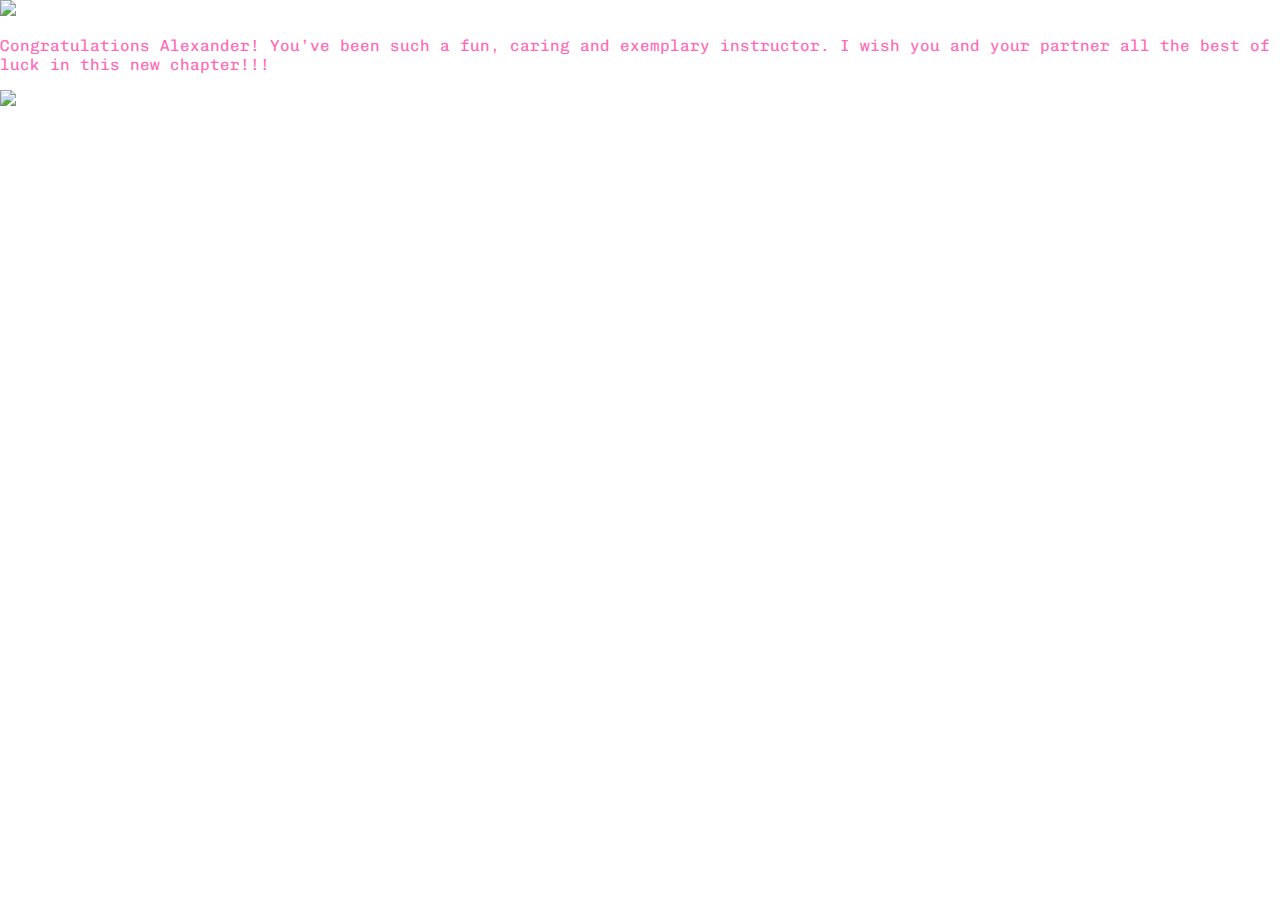
==== paper.html @ c2638567 "upload from glitch" ====
<!DOCTYPE html>
<html lang="en">
  <head>
    <link rel="stylesheet" type="text/css" href="style.css">
  </head>
  <body>
    <main id="box">
      <div class="thing">
        <img src="https://cdn.glitch.global/b0514607-b053-4870-a464-7b7dc30afe59/AnnaPragman.jpeg?v=1681416341324">
        <p>Congratulations Alexander! You’ve been such a fun, caring and exemplary instructor. I wish you and your partner all the best of luck in this new chapter!!!</p>
      </div>
      <div class="thing">
        <img src="https://cdn.glitch.global/b0514607-b053-4870-a464-7b7dc30afe59/Apurv.jpg?v=1681416341741"/>
        <p></p>
      </div>
    </main>
  </body>
  <script src="ahh.js"></script>
</html>
---- style.css ----
@import url('https://fonts.googleapis.com/css2?family=Chivo+Mono:ital,wght@0,100;0,200;0,300;0,400;0,500;0,600;0,700;0,800;0,900;1,100;1,200;1,300;1,400;1,500;1,600;1,700;1,800;1,900&display=swap');
html, body {
  margin: 0;
  padding: 0;
  font-family: "Chivo Mono";
/*   background-color: hotpink; */
/*   background-image: url("https://external-content.duckduckgo.com/iu/?u=https%3A%2F%2Fthumbs.dreamstime.com%2Fb%2Fseamless-pink-checkered-fabric-pattern-background-texture-seamless-pink-checkered-fabric-pattern-background-texture-wallpaper-115251562.jpg&f=1&nofb=1&ipt=36242747923a85e5bda64800dfffe12b33d372138a8cad3450fb3e25143fc4f4&ipo=images"); */
  color: hotpink;
}
canvas {
  display: block;
  margin: 10vh auto;
}
#message{
  top:20px;
  left:20px;
}
header{
  width: max-content;
  margin: 10px auto;
  padding: 5px;
  background-color: white;
}
h1{
  font-size: 3rem;
  padding: 0;
  margin: 0;
}
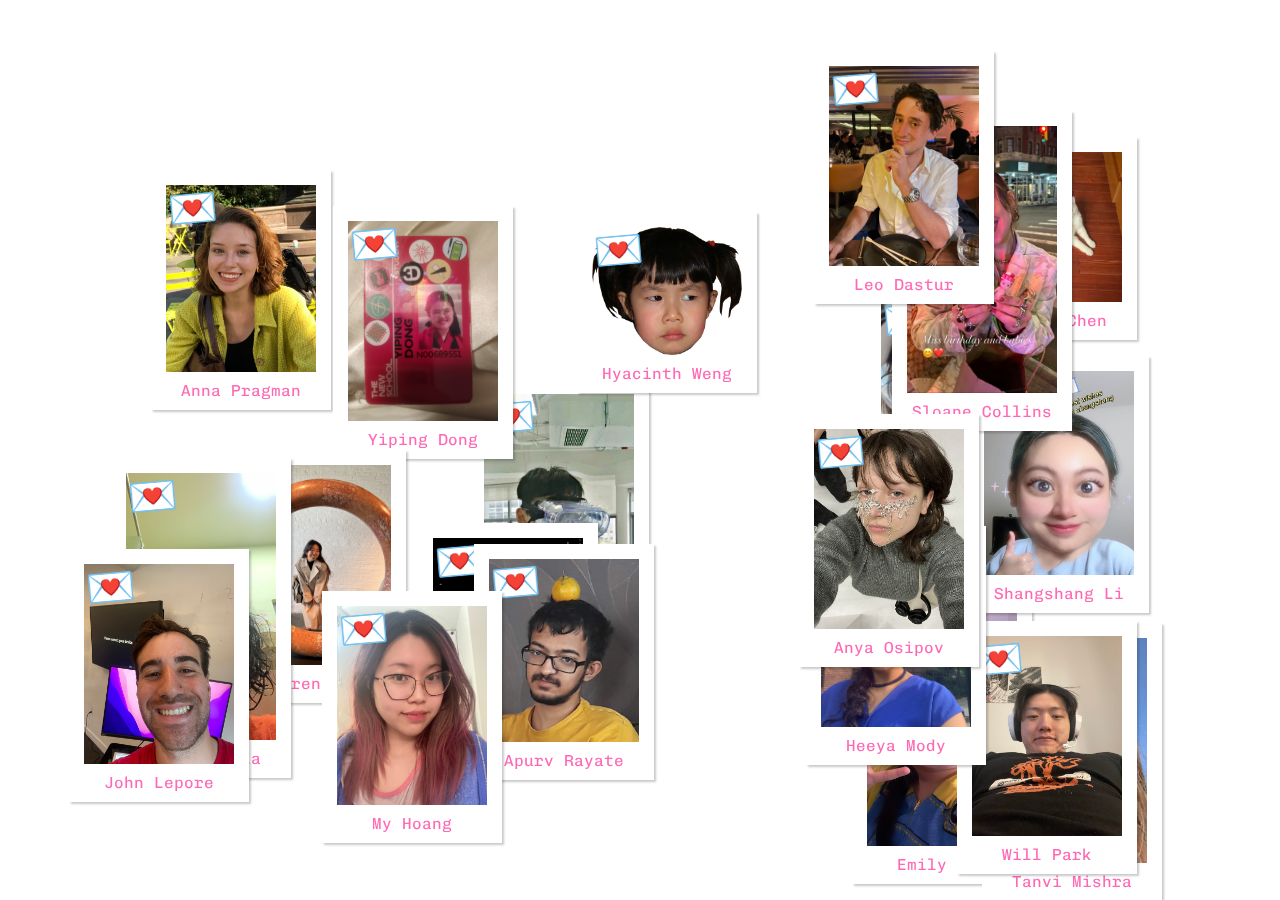
==== commit ea1e9a4d: "added pictures + messages" ====
--- a/paper.html
+++ b/paper.html
@@ -5,14 +5,6 @@
   </head>
   <body>
     <main id="box">
-      <div class="thing">
-        <img src="https://cdn.glitch.global/b0514607-b053-4870-a464-7b7dc30afe59/AnnaPragman.jpeg?v=1681416341324">
-        <p>Congratulations Alexander! You’ve been such a fun, caring and exemplary instructor. I wish you and your partner all the best of luck in this new chapter!!!</p>
-      </div>
-      <div class="thing">
-        <img src="https://cdn.glitch.global/b0514607-b053-4870-a464-7b7dc30afe59/Apurv.jpg?v=1681416341741"/>
-        <p></p>
-      </div>
     </main>
   </body>
   <script src="ahh.js"></script>
--- a/style.css
+++ b/style.css
@@ -6,6 +6,11 @@
 /*   background-color: hotpink; */
 /*   background-image: url("https://external-content.duckduckgo.com/iu/?u=https%3A%2F%2Fthumbs.dreamstime.com%2Fb%2Fseamless-pink-checkered-fabric-pattern-background-texture-seamless-pink-checkered-fabric-pattern-background-texture-wallpaper-115251562.jpg&f=1&nofb=1&ipt=36242747923a85e5bda64800dfffe12b33d372138a8cad3450fb3e25143fc4f4&ipo=images"); */
   color: hotpink;
+}
+*{
+  box-sizing: border-box;
+  margin: 0;
+  padding: 0;
 }
 canvas {
   display: block;
@@ -16,7 +21,7 @@
   left:20px;
 }
 header{
-  width: max-content;
+  /* width: max-content; */
   margin: 10px auto;
   padding: 5px;
   background-color: white;
@@ -25,4 +30,58 @@
   font-size: 3rem;
   padding: 0;
   margin: 0;
+}
+#box{
+  width: 100vw;
+  height: 100vh;
+  background-image: url("https://external-content.duckduckgo.com/iu/?u=https%3A%2F%2Fthumbs.dreamstime.com%2Fb%2Fseamless-pink-checkered-fabric-pattern-background-texture-seamless-pink-checkered-fabric-pattern-background-texture-wallpaper-115251562.jpg&f=1&nofb=1&ipt=36242747923a85e5bda64800dfffe12b33d372138a8cad3450fb3e25143fc4f4&ipo=images");
+}
+.item{
+  position: fixed;
+  display: flex;
+  /* outline: 1px solid red; */
+  width: max-content;
+}
+.item figure{
+  /* width: 100px; */
+  background-color: white;
+  /* padding: 10px; */
+  height: min-content;
+  box-shadow: 2px 2px 2px rgba(38,38,38,0.25);
+}
+.item figure button{
+  position: absolute;
+  font-size: 2.5rem;
+  top: 15px;
+  left: 15px;
+  color: hotpink;
+  background-color: rgba(0,0,0,0);
+  padding: 0px 2px;
+  border: none;
+  border-radius: 2px;
+  transform: rotate(-5deg);
+}
+.item figure button:hover{
+  background-color: hotpink;
+}
+.item figure img{
+  width: 150px;
+  margin: 15px 15px 5px 15px;
+}
+.item figure figcaption{
+  text-align: center;
+  margin-bottom: 10px;
+  width: 100%;
+}
+p{
+  padding: 10px;
+}
+.item p{
+  width: 0px;
+  background-color: white;
+  /* height: min-content; */
+  height: 0px;
+  visibility: hidden;
+  overflow: hidden;
+  box-shadow: 2px 2px 2px rgba(38,38,38,0.25);
 }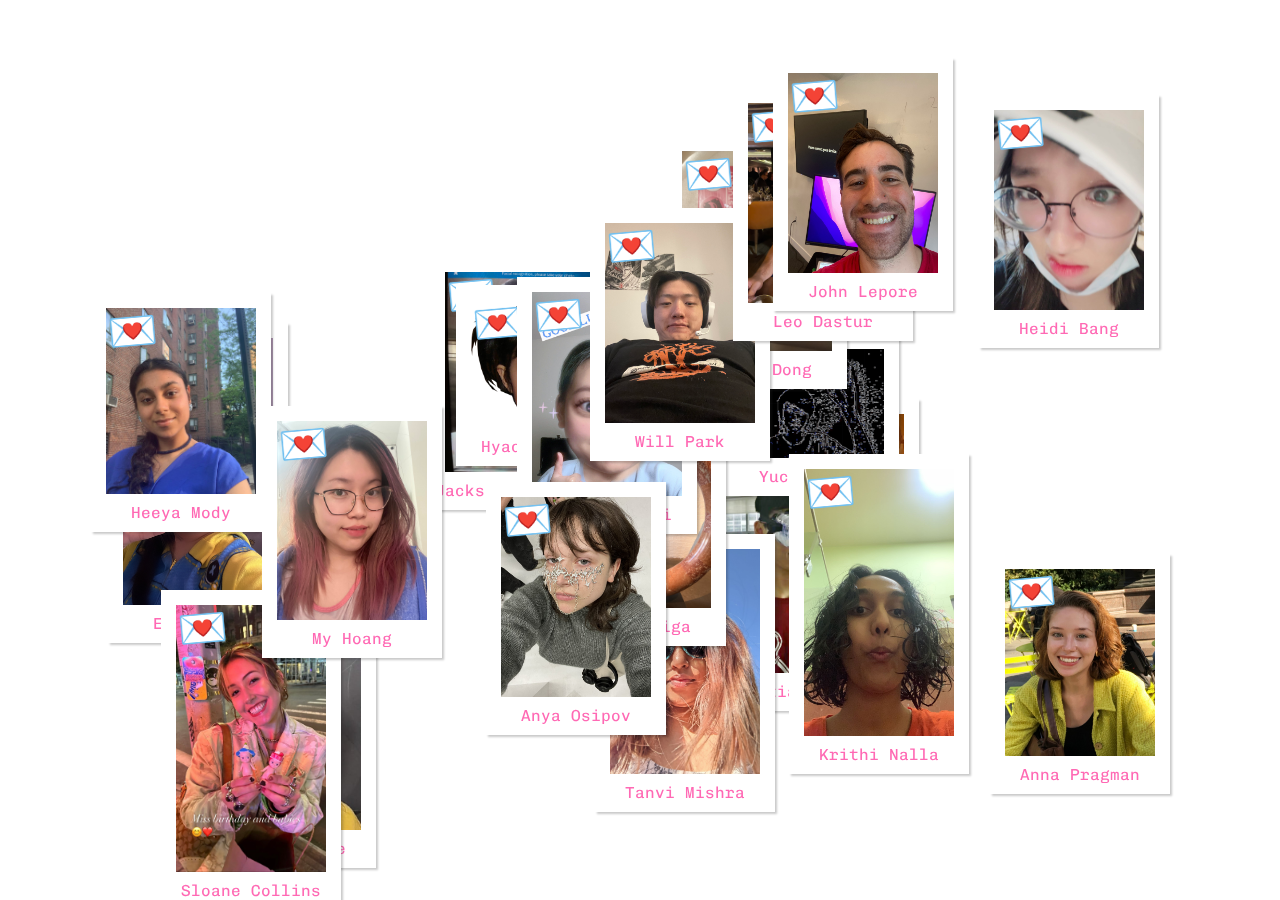
==== commit 9aa614e5: "assets updated" ====
--- a/paper.html
+++ b/paper.html
@@ -9,3 +9,4 @@
   </body>
   <script src="ahh.js"></script>
 </html>
+
--- a/style.css
+++ b/style.css
@@ -49,6 +49,9 @@
   height: min-content;
   box-shadow: 2px 2px 2px rgba(38,38,38,0.25);
 }
+.item figure:hover{
+  cursor: move;
+}
 .item figure button{
   position: absolute;
   font-size: 2.5rem;
@@ -63,6 +66,8 @@
 }
 .item figure button:hover{
   background-color: hotpink;
+  cursor: pointer;
+  z-index: 2;
 }
 .item figure img{
   width: 150px;
@@ -84,4 +89,12 @@
   visibility: hidden;
   overflow: hidden;
   box-shadow: 2px 2px 2px rgba(38,38,38,0.25);
+}
+a:link, a:visited{
+  color: hotpink;
+  text-decoration-line: 1px solid underline;
+}
+
+a:hover{
+  text-decoration-style: wavy;
 }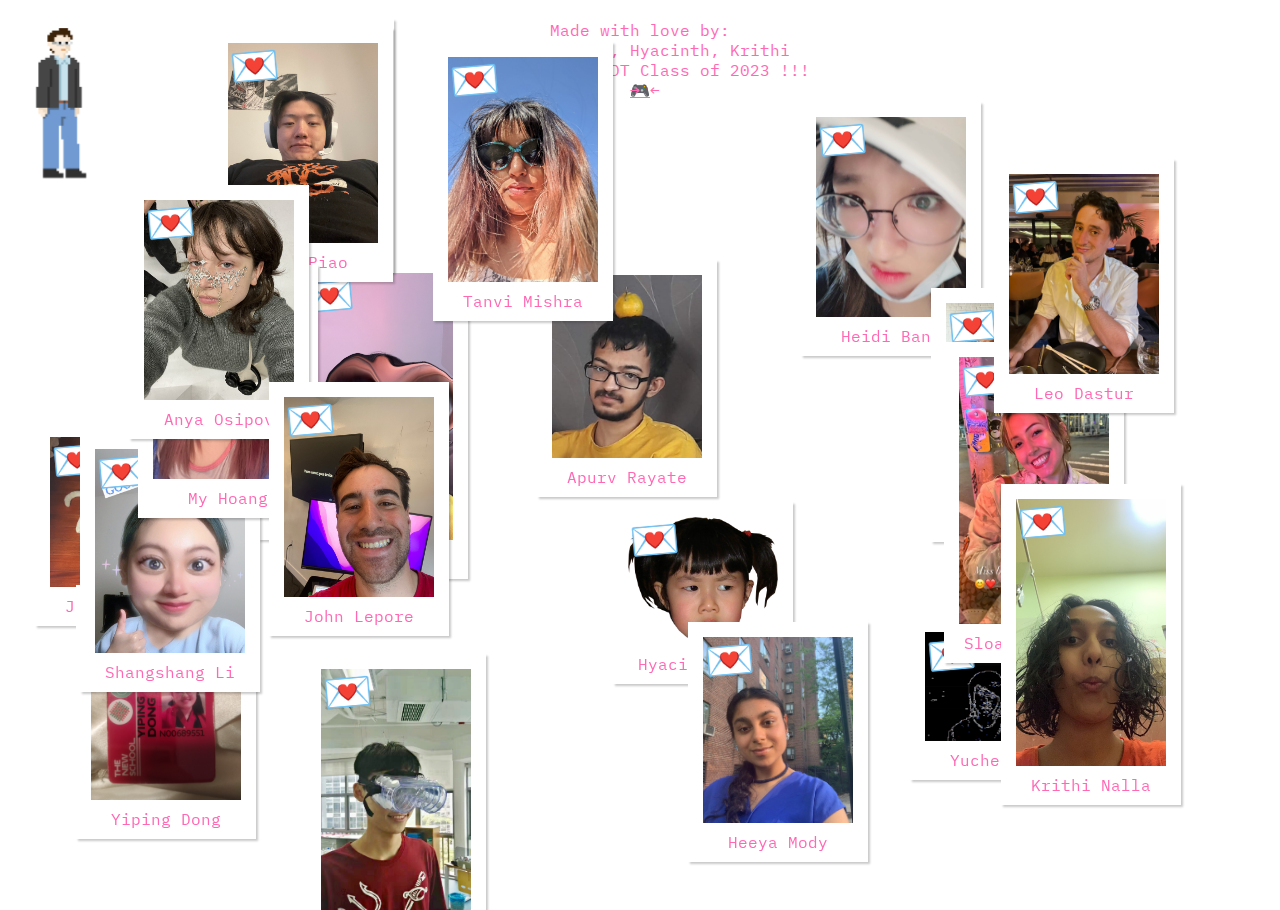
==== commit e1e38d9e: "fixed interactions & beautification" ====
--- a/paper.html
+++ b/paper.html
@@ -5,7 +5,23 @@
   </head>
   <body>
     <main id="box">
+      <p id="madeby">
+        Made with love by:
+        <br>
+        Tanvi, Apurv, Hyacinth, Krithi 
+        <br>
+        + Parsons BFA DT Class of 2023 !!!
+        <br>
+        <span id="rar">&rarr;</span><a href="./index.html">🎮</a><span id="lar">&larr;</span>
+      </p>
+      <figure id="walking">
+        <img src="./assets/alexander_standing.gif"/>
+      </figure>
+      <p id="moreInfo">
+        <a href="https://github.com/pandahya/ALEXANDER" target='_blank' rel='noopener noreferrer'>Link to Code &nearr;</a>
+      </p>
     </main>
+    
   </body>
   <script src="ahh.js"></script>
 </html>
--- a/style.css
+++ b/style.css
@@ -1,10 +1,10 @@
-@import url('https://fonts.googleapis.com/css2?family=Chivo+Mono:ital,wght@0,100;0,200;0,300;0,400;0,500;0,600;0,700;0,800;0,900;1,100;1,200;1,300;1,400;1,500;1,600;1,700;1,800;1,900&display=swap');
+@import url('https://fonts.googleapis.com/css2?family=IBM+Plex+Mono:ital,wght@0,100;0,200;0,300;0,400;0,500;0,600;0,700;1,100;1,200;1,300;1,400;1,500;1,600;1,700&display=swap');
 html, body {
   margin: 0;
   padding: 0;
-  font-family: "Chivo Mono";
+  font-family: 'IBM Plex Mono', monospace;
 /*   background-color: hotpink; */
-/*   background-image: url("https://external-content.duckduckgo.com/iu/?u=https%3A%2F%2Fthumbs.dreamstime.com%2Fb%2Fseamless-pink-checkered-fabric-pattern-background-texture-seamless-pink-checkered-fabric-pattern-background-texture-wallpaper-115251562.jpg&f=1&nofb=1&ipt=36242747923a85e5bda64800dfffe12b33d372138a8cad3450fb3e25143fc4f4&ipo=images"); */
+  background-image: url("https://external-content.duckduckgo.com/iu/?u=https%3A%2F%2Fthumbs.dreamstime.com%2Fb%2Fseamless-pink-checkered-fabric-pattern-background-texture-seamless-pink-checkered-fabric-pattern-background-texture-wallpaper-115251562.jpg&f=1&nofb=1&ipt=36242747923a85e5bda64800dfffe12b33d372138a8cad3450fb3e25143fc4f4&ipo=images");
   color: hotpink;
 }
 *{
@@ -14,22 +14,22 @@
 }
 canvas {
   display: block;
-  margin: 10vh auto;
+  margin: 5vh auto;
 }
 #message{
   top:20px;
   left:20px;
 }
 header{
-  /* width: max-content; */
+  display: block;
+  width: max-content;
   margin: 10px auto;
-  padding: 5px;
   background-color: white;
+  text-align: center;
 }
 h1{
   font-size: 3rem;
-  padding: 0;
-  margin: 0;
+  padding: 5px 10px;
 }
 #box{
   width: 100vw;
@@ -81,6 +81,38 @@
 p{
   padding: 10px;
 }
+#madeby{
+  text-align: center;
+  background-color: white;
+  margin: 10px auto;
+  width: max-content;
+}
+#rar{
+  position: absolute;
+  animation-name: arrowRight;
+  animation-duration: 0.5s;
+  animation-direction: alternate-reverse;
+  animation-iteration-count: infinite;
+  animation-timing-function: ease-in;
+}
+#lar{
+  position: absolute;
+  animation-name: arrowLeft;
+  animation-duration: 0.5s;
+  animation-direction: alternate-reverse;
+  animation-iteration-count: infinite;
+  animation-timing-function: ease-in;
+}
+
+@keyframes arrowRight {
+  0% {transform: translateX(-20px)}
+  100% {transform: translateX(-15px)}
+}
+@keyframes arrowLeft {
+  0% {transform: translateX(10px)}
+  100% {transform: translateX(5px)}
+}
+
 .item p{
   width: 0px;
   background-color: white;
@@ -90,11 +122,36 @@
   overflow: hidden;
   box-shadow: 2px 2px 2px rgba(38,38,38,0.25);
 }
+#walking img{
+  position: fixed;
+  top: 10px;
+  left: 10px;
+  width: 100px;
+  content: url("./assets/alexander_standing.gif");
+}
+#walking:hover{
+  width: 100px;
+  position: fixed;
+  top: 10px;
+  left: 10px;
+  content: url("./assets/alexander_walk1.gif");
+  cursor: pointer;
+}
+#moreInfo{
+  visibility: hidden;
+  position: fixed;
+  top: 25px;
+  left: 90px;
+  background-color: white;
+}
 a:link, a:visited{
   color: hotpink;
   text-decoration-line: 1px solid underline;
 }
-
 a:hover{
   text-decoration-style: wavy;
+}
+::selection{
+  background-color: hotpink;
+  color: white;
 }